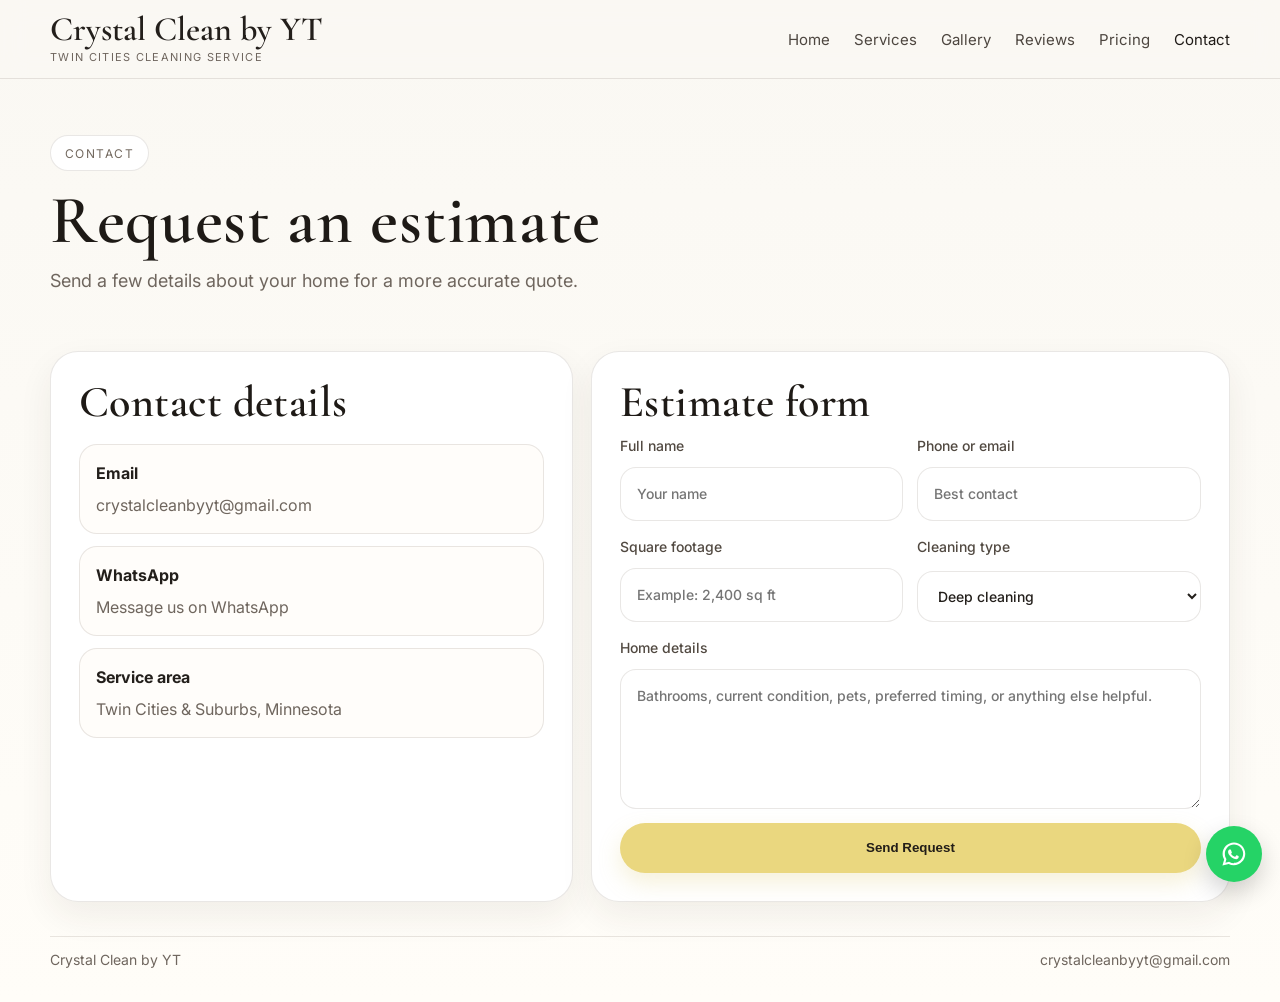
==== contact.html @ a91c95ad "Add files via upload" ====
<!DOCTYPE html>
<html lang="en">
<head>
  <meta charset="UTF-8" />
  <meta name="viewport" content="width=device-width, initial-scale=1.0" />
  <title>Contact | Crystal Clean by YT</title>
  <link rel="preconnect" href="https://fonts.googleapis.com">
  <link rel="preconnect" href="https://fonts.gstatic.com" crossorigin>
  <link href="https://fonts.googleapis.com/css2?family=Cormorant+Garamond:wght@500;600&family=Inter:wght@400;500;600;700&display=swap" rel="stylesheet">
  <link rel="stylesheet" href="style.css" />
  <script type="text/javascript">
    (function(win, doc, sdk_url) {
      if (win.ndp) return;
      var tr = win.ndp = function() {
        tr.handleRequest ? tr.handleRequest.apply(tr, arguments) : tr.queue.push(arguments);
      };
      tr.queue = [];
      var s = 'script';
      var new_script_section = doc.createElement(s);
      new_script_section.async = true;
      new_script_section.src = sdk_url;
      var insert_pos = doc.getElementsByTagName(s)[0];
      insert_pos.parentNode.insertBefore(new_script_section, insert_pos);
    })(window, document, 'https://ads.nextdoor.com/public/pixel/ndp.js');

    ndp('init', 'd04ceec8-6a17-4740-8c49-aefcd1ca0362');
    ndp('track', 'PAGE_VIEW');
  </script>
</head>
<body>
  <header class="site-header">
    <div class="container header-inner">
      <a class="brand" href="index.html">
        <span class="brand-title">Crystal Clean by YT</span>
        <span class="brand-sub">Twin Cities cleaning service</span>
      </a>
      <button class="menu-toggle" aria-label="Open menu" aria-expanded="false">☰</button>
      <nav class="site-nav">
        <a href="index.html">Home</a>
        <a href="services.html">Services</a>
        <a href="gallery.html">Gallery</a>
        <a href="reviews.html">Reviews</a>
        <a href="pricing.html">Pricing</a>
        <a class="active" href="contact.html">Contact</a>
      </nav>
    </div>
  </header>

  <main>
    <section class="page-hero">
      <div class="container">
        <div class="eyebrow">Contact</div>
        <h1>Request an estimate</h1>
        <p class="page-intro">Send a few details about your home for a more accurate quote.</p>
      </div>
    </section>

    <section class="section">
      <div class="container contact-layout">
        <article class="contact-info-card">
          <h2>Contact details</h2>
          <div class="contact-list">
            <div class="contact-item"><strong>Email</strong><div><a href="mailto:crystalcleanbyyt@gmail.com">crystalcleanbyyt@gmail.com</a></div></div>
            <div class="contact-item"><strong>WhatsApp</strong><div><a class="whatsapp-link" href="https://wa.me/message/TAEZUECYVO7JJ1" target="_blank" rel="noopener">Message us on WhatsApp</a></div></div>
            <div class="contact-item"><strong>Service area</strong><div>Twin Cities &amp; Suburbs, Minnesota</div></div>
          </div>
        </article>

        <article class="form-card">
          <h2>Estimate form</h2>
          <form id="estimate-form" action="https://formsubmit.co/crystalcleanbyyt@gmail.com" method="POST" accept-charset="UTF-8">
            <input type="hidden" name="_subject" value="New estimate request from Crystal Clean by YT website">
            <input type="hidden" name="_captcha" value="false">
            <input type="hidden" name="_template" value="table">
            <input type="hidden" name="_next" value="https://crystalcleanbyyt.com/thank-you.html">

            <div class="field-grid">
              <label>Full name
                <input type="text" name="Full name" placeholder="Your name" required>
              </label>

              <label>Phone or email
                <input type="text" name="Phone or email" placeholder="Best contact" required>
              </label>
            </div>

            <div class="field-grid">
              <label>Square footage
                <input type="text" name="Square footage" placeholder="Example: 2,400 sq ft" required>
              </label>

              <label>Cleaning type
                <select name="Desired cleaning type" required>
                  <option value="Deep cleaning">Deep cleaning</option>
                  <option value="Recurring cleaning">Recurring cleaning</option>
                  <option value="Move-in / Move-out cleaning">Move-in / Move-out cleaning</option>
                  <option value="Not sure yet">Not sure yet</option>
                </select>
              </label>
            </div>

            <label>Home details
              <textarea name="Home details" placeholder="Bathrooms, current condition, pets, preferred timing, or anything else helpful."></textarea>
            </label>

            <button class="btn btn-primary" type="submit">Send Request</button>
          </form>
        </article>
      </div>
    </section>
  </main>

  <footer class="site-footer">
    <div class="container footer-inner">
      <span>Crystal Clean by YT</span>
      <span>crystalcleanbyyt@gmail.com</span>
    </div>
  </footer>

  <a href="https://wa.me/message/TAEZUECYVO7JJ1" class="whatsapp-float whatsapp-link" target="_blank" rel="noopener" aria-label="WhatsApp">
    <svg viewBox="0 0 32 32" aria-hidden="true"><path d="M16 .6C7.6.6.8 7.4.8 15.8c0 2.7.7 5.3 2.1 7.5L.6 31.4l8.3-2.2c2.1 1.2 4.5 1.8 6.9 1.8 8.4 0 15.2-6.8 15.2-15.2S24.4.6 16 .6zm0 27.6c-2.2 0-4.3-.6-6.1-1.7l-.4-.2-4.9 1.3 1.3-4.8-.3-.5c-1.2-1.9-1.8-4.1-1.8-6.3C3.8 8.9 9.4 3.3 16 3.3s12.2 5.6 12.2 12.2-5.6 12.2-12.2 12.2zm6.6-9.2c-.4-.2-2.3-1.1-2.7-1.2-.4-.1-.6-.2-.9.2-.2.4-1 1.2-1.2 1.5-.2.2-.5.3-.9.1-.4-.2-1.7-.6-3.2-2-.5-.4-1-1-1.4-1.6-.2-.4 0-.6.1-.8.1-.1.2-.3.4-.4.1-.2.2-.3.3-.5.1-.2.1-.4 0-.6-.1-.2-.9-2.2-1.2-3-.3-.8-.6-.7-.9-.7h-.8c-.2 0-.6.1-.9.4-.3.3-1.2 1.2-1.2 2.9 0 1.7 1.2 3.4 1.4 3.6.2.2 2.4 3.7 5.8 5.2.8.3 1.5.5 2 .7.8.2 1.5.2 2.1.1.6-.1 2.3-.9 2.6-1.8.3-.9.3-1.6.2-1.8-.1-.2-.3-.3-.7-.5z"/></svg>
  </a>

  <script src="script.js"></script>
</body>
</html>
---- style.css ----
:root {
  --bg: #faf8f3;
  --bg-soft: #f3ede2;
  --surface: #ffffff;
  --surface-soft: #fffdf8;
  --text: #231f1b;
  --muted: #6f665e;
  --line: rgba(72, 58, 45, 0.12);
  --accent: #ead77f;
  --accent-deep: #dcc76a;
  --accent-soft: #f7efc8;
  --shadow: 0 14px 34px rgba(50, 39, 28, 0.07);
  --radius-lg: 28px;
  --radius-md: 20px;
  --max: 1180px;
  --whatsapp: #25D366;
}

* { box-sizing: border-box; }
html { scroll-behavior: smooth; }

body {
  margin: 0;
  background: linear-gradient(180deg, var(--bg) 0%, #fffdf8 100%);
  color: var(--text);
  font-family: 'Inter', sans-serif;
}

a { color: inherit; text-decoration: none; }
img { width: 100%; display: block; }

.container {
  width: min(calc(100% - 32px), var(--max));
  margin: 0 auto;
}

.site-header {
  background: rgba(250, 248, 243, 0.92);
  border-bottom: 1px solid var(--line);
  position: sticky;
  top: 0;
  z-index: 50;
  backdrop-filter: blur(12px);
}

.header-inner {
  display: flex;
  align-items: center;
  justify-content: space-between;
  gap: 24px;
  min-height: 78px;
}

.brand {
  display: flex;
  flex-direction: column;
  gap: 3px;
  min-width: 0;
}

.brand-title {
  font-family: 'Cormorant Garamond', serif;
  font-size: 34px;
  line-height: 0.95;
  font-weight: 600;
}

.brand-sub {
  font-size: 11px;
  letter-spacing: 0.12em;
  text-transform: uppercase;
  color: var(--muted);
}

.site-nav {
  display: flex;
  align-items: center;
  gap: 24px;
  font-size: 15px;
}

.site-nav a { color: #4d463f; }
.site-nav a.active, .site-nav a:hover { color: #1f1b17; }

.menu-toggle {
  display: none;
  border: 1px solid var(--line);
  background: #fff;
  border-radius: 14px;
  padding: 10px 12px;
  font-size: 20px;
  cursor: pointer;
}

.hero, .page-hero { padding: 56px 0 20px; }

.hero-grid {
  display: grid;
  grid-template-columns: 1fr 0.95fr;
  gap: 36px;
  align-items: center;
}

.hero-copy h1,
.page-hero h1,
.section h2,
.service-block h2,
.price-card h2,
.contact-info-card h2,
.form-card h2,
.cta-box h2 {
  font-family: 'Cormorant Garamond', serif;
  font-weight: 600;
  letter-spacing: 0.01em;
  margin: 0;
  color: #1e1a16;
}

.hero-copy h1 {
  font-size: clamp(50px, 7vw, 84px);
  line-height: 0.92;
  margin-bottom: 18px;
}

.page-hero h1 {
  font-size: clamp(42px, 6vw, 68px);
  line-height: 0.94;
  margin-bottom: 12px;
}

.page-intro, .hero-text {
  font-size: 18px;
  line-height: 1.8;
  color: var(--muted);
  max-width: 640px;
  margin: 0;
}

.hero-actions {
  display: flex;
  flex-wrap: wrap;
  gap: 14px;
  margin-top: 28px;
}

.hero-photo {
  border-radius: 34px;
  overflow: hidden;
  box-shadow: var(--shadow);
  background: var(--surface);
  border: 1px solid var(--line);
}

.hero-photo img {
  height: 100%;
  object-fit: cover;
  min-height: 520px;
}

.eyebrow {
  display: inline-flex;
  align-items: center;
  min-height: 36px;
  padding: 0 14px;
  border-radius: 999px;
  background: var(--surface);
  border: 1px solid var(--line);
  color: #73695f;
  font-size: 12px;
  letter-spacing: 0.12em;
  text-transform: uppercase;
  margin-bottom: 18px;
}

.section { padding: 34px 0; }
.section-soft { background: var(--bg-soft); }
.section-head { margin-bottom: 22px; }

.row-between {
  display: flex;
  align-items: center;
  justify-content: space-between;
  gap: 16px;
}

.section h2 { font-size: clamp(34px, 4vw, 52px); line-height: 0.98; }

h3 {
  margin: 0 0 8px;
  font-size: 26px;
  letter-spacing: -0.02em;
  font-weight: 700;
}

p { margin: 0; }

.feature-grid, .reviews-grid, .pricing-grid {
  display: grid;
  gap: 18px;
}

.feature-grid { grid-template-columns: repeat(3, minmax(0, 1fr)); }
.reviews-grid { grid-template-columns: repeat(3, minmax(0, 1fr)); }
.reviews-grid.short { grid-template-columns: repeat(3, minmax(0, 1fr)); }
.pricing-grid { grid-template-columns: repeat(3, minmax(0, 1fr)); }

.feature-card,
.review-card,
.price-card,
.service-block,
.contact-info-card,
.form-card,
.quote-box,
.cta-box {
  background: var(--surface);
  border: 1px solid var(--line);
  border-radius: var(--radius-lg);
  box-shadow: var(--shadow);
}

.feature-card,
.review-card,
.price-card,
.service-block,
.contact-info-card,
.form-card {
  padding: 28px;
}

.feature-card p,
.review-card p,
.price-card p,
.service-block p,
.contact-item,
.form-card,
.contact-info-card,
.cta-box p {
  color: var(--muted);
  line-height: 1.75;
}

.text-link {
  font-size: 15px;
  color: #4d463f;
}

.text-link:hover { text-decoration: underline; }

.two-col {
  display: grid;
  grid-template-columns: 1fr 1fr;
  gap: 18px;
  align-items: stretch;
}

.clean-points {
  margin: 0;
  padding-left: 18px;
  line-height: 1.9;
  color: var(--muted);
}

.quote-box {
  padding: 34px;
  display: flex;
  align-items: center;
  background: linear-gradient(180deg, var(--surface) 0%, var(--accent-soft) 100%);
}

.quote-big {
  font-family: 'Cormorant Garamond', serif;
  font-size: clamp(36px, 4vw, 58px);
  line-height: 0.98;
  color: #1f1b17;
}

.gallery-preview {
  display: grid;
  grid-template-columns: repeat(3, minmax(0, 1fr));
  gap: 18px;
}

.mini-gallery-card {
  position: relative;
  overflow: hidden;
  border-radius: 24px;
  border: 1px solid var(--line);
  background: #fff;
  box-shadow: var(--shadow);
}

.mini-gallery-card img {
  aspect-ratio: 4 / 5;
  object-fit: cover;
}

.mini-tag {
  position: absolute;
  left: 12px;
  top: 12px;
  background: rgba(33, 28, 23, 0.66);
  color: #fff;
  border-radius: 999px;
  padding: 6px 10px;
  font-size: 11px;
  text-transform: uppercase;
  letter-spacing: 0.1em;
}

.stars {
  color: #b89f31;
  letter-spacing: 0.18em;
  margin-bottom: 14px;
  font-size: 14px;
}

.cta-section { padding-bottom: 60px; }

.cta-box {
  padding: 30px;
  display: flex;
  align-items: center;
  justify-content: space-between;
  gap: 20px;
  background: linear-gradient(180deg, #fffef9 0%, var(--accent-soft) 100%);
}

.stack-grid { display: grid; gap: 18px; }

.service-block h2,
.price-card h2,
.contact-info-card h2,
.form-card h2,
.cta-box h2 {
  font-size: clamp(30px, 3.5vw, 44px);
  line-height: 1;
  margin-bottom: 10px;
}

.accent-card { background: linear-gradient(180deg, #fffdf5 0%, var(--accent-soft) 100%); }

.contact-layout {
  display: grid;
  grid-template-columns: 0.9fr 1.1fr;
  gap: 18px;
}

.contact-list {
  display: grid;
  gap: 12px;
  margin-top: 20px;
}

.contact-item {
  padding: 14px 16px;
  border: 1px solid var(--line);
  border-radius: 18px;
  background: #fffdfa;
}

.contact-item strong {
  display: block;
  color: var(--text);
  margin-bottom: 4px;
}

form { display: grid; gap: 14px; }

.field-grid {
  display: grid;
  grid-template-columns: repeat(2, minmax(0, 1fr));
  gap: 14px;
}

label {
  display: grid;
  gap: 8px;
  font-size: 14px;
  color: #514941;
  font-weight: 500;
}

input, textarea, select {
  width: 100%;
  padding: 14px 16px;
  border: 1px solid var(--line);
  border-radius: 16px;
  font: inherit;
  background: #fff;
  color: var(--text);
  outline: none;
}

textarea { min-height: 140px; resize: vertical; }

input:focus, textarea:focus, select:focus {
  border-color: rgba(220, 199, 106, 0.85);
  box-shadow: 0 0 0 4px rgba(234, 215, 127, 0.18);
}

.btn {
  display: inline-flex;
  align-items: center;
  justify-content: center;
  min-height: 50px;
  padding: 0 22px;
  border-radius: 999px;
  font-weight: 600;
  transition: 0.2s ease;
  border: 1px solid transparent;
  cursor: pointer;
}

.btn-primary {
  background: var(--accent);
  color: #221d18;
  box-shadow: 0 10px 22px rgba(220, 199, 106, 0.25);
}

.btn-primary:hover {
  background: var(--accent-deep);
  transform: translateY(-1px);
}

.btn-secondary {
  background: #fff;
  border-color: var(--line);
  color: var(--text);
}

.btn-secondary:hover { background: #fcfaf4; }

.site-footer { padding: 0 0 34px; }

.footer-inner {
  border-top: 1px solid var(--line);
  padding-top: 14px;
  display: flex;
  justify-content: space-between;
  gap: 16px;
  color: var(--muted);
  font-size: 14px;
}

.pair-grid {
  display: grid;
  grid-template-columns: repeat(3, minmax(0, 1fr));
  gap: 18px;
}

.pair-card {
  border-radius: 24px;
  border: 1px solid var(--line);
  background: #fff;
  box-shadow: var(--shadow);
  padding: 14px;
  cursor: pointer;
  transition: transform .2s ease, box-shadow .2s ease;
}

.pair-card:hover { transform: translateY(-3px); }

.pair-images, .lightbox-pair {
  display: grid;
  grid-template-columns: repeat(2, minmax(0, 1fr));
  gap: 12px;
}

.pair-images figure, .lightbox-pair figure {
  margin: 0;
  position: relative;
}

.pair-images img, .lightbox-pair img {
  aspect-ratio: 4 / 5;
  object-fit: cover;
  border-radius: 18px;
  border: 1px solid var(--line);
  background: #f2eee7;
}

.pair-images figcaption, .lightbox-pair figcaption {
  position: absolute;
  top: 12px;
  left: 12px;
  padding: 6px 10px;
  border-radius: 999px;
  background: rgba(33, 28, 23, 0.66);
  color: #fff;
  font-size: 11px;
  letter-spacing: .1em;
  text-transform: uppercase;
}

.pair-copy { padding: 14px 4px 4px; }
.pair-copy h3 { font-size: 21px; margin: 0; }

.lightbox {
  position: fixed;
  inset: 0;
  display: none;
  align-items: center;
  justify-content: center;
  padding: 20px;
  background: rgba(18, 15, 12, 0.78);
  z-index: 100;
}

.lightbox.open { display: flex; }

.lightbox-inner {
  width: min(1080px, 100%);
  background: #fff;
  border-radius: 28px;
  padding: 18px;
}

.lightbox-head {
  display: flex;
  justify-content: space-between;
  align-items: center;
  gap: 16px;
  padding-bottom: 16px;
}

.close-btn {
  border: 1px solid var(--line);
  background: #fff;
  border-radius: 999px;
  padding: 10px 14px;
  font: inherit;
  font-weight: 600;
  cursor: pointer;
}

.whatsapp-float {
  position: fixed;
  right: 18px;
  bottom: 18px;
  width: 56px;
  height: 56px;
  border-radius: 50%;
  background: var(--whatsapp);
  display: flex;
  align-items: center;
  justify-content: center;
  box-shadow: 0 10px 24px rgba(0,0,0,0.18);
  z-index: 99;
}

.whatsapp-float svg {
  width: 24px;
  height: 24px;
  fill: #fff;
}

.thank-you-wrap {
  min-height: 100vh;
  display: grid;
  place-items: center;
  padding: 24px;
  background: linear-gradient(180deg, var(--bg) 0%, var(--bg-soft) 100%);
}

.thank-you-card {
  max-width: 640px;
  background: #fff;
  border-radius: 30px;
  border: 1px solid var(--line);
  box-shadow: var(--shadow);
  padding: 38px;
  text-align: center;
}

.thank-you-card h1 {
  font-family: 'Cormorant Garamond', serif;
  font-size: clamp(42px, 6vw, 64px);
  line-height: 0.95;
  margin: 0 0 14px;
}

.thank-you-card p {
  color: var(--muted);
  line-height: 1.8;
  margin-bottom: 22px;
}

@media (max-width: 980px) {
  .hero-grid,
  .feature-grid,
  .reviews-grid,
  .reviews-grid.short,
  .pricing-grid,
  .gallery-preview,
  .pair-grid,
  .contact-layout,
  .two-col {
    grid-template-columns: 1fr;
  }

  .header-inner { flex-wrap: wrap; }

  .site-nav {
    width: 100%;
    display: none;
    flex-direction: column;
    align-items: flex-start;
    gap: 14px;
    padding: 8px 0 18px;
  }

  .site-nav.open { display: flex; }

  .menu-toggle {
    display: inline-flex;
    align-items: center;
    justify-content: center;
  }

  .hero-photo img { min-height: 360px; }

  .cta-box,
  .footer-inner,
  .row-between {
    flex-direction: column;
    align-items: flex-start;
  }
}

@media (max-width: 640px) {
  .field-grid,
  .pair-images,
  .lightbox-pair {
    grid-template-columns: 1fr;
  }

  .brand-title { font-size: 30px; }
  .hero-copy h1 { font-size: 46px; }
  .page-hero h1 { font-size: 42px; }

  .feature-card,
  .review-card,
  .price-card,
  .service-block,
  .contact-info-card,
  .form-card,
  .quote-box,
  .cta-box,
  .thank-you-card {
    padding: 22px;
  }

  .hero,
  .page-hero { padding-top: 34px; }

  .whatsapp-float {
    width: 52px;
    height: 52px;
    right: 14px;
    bottom: 14px;
  }
}
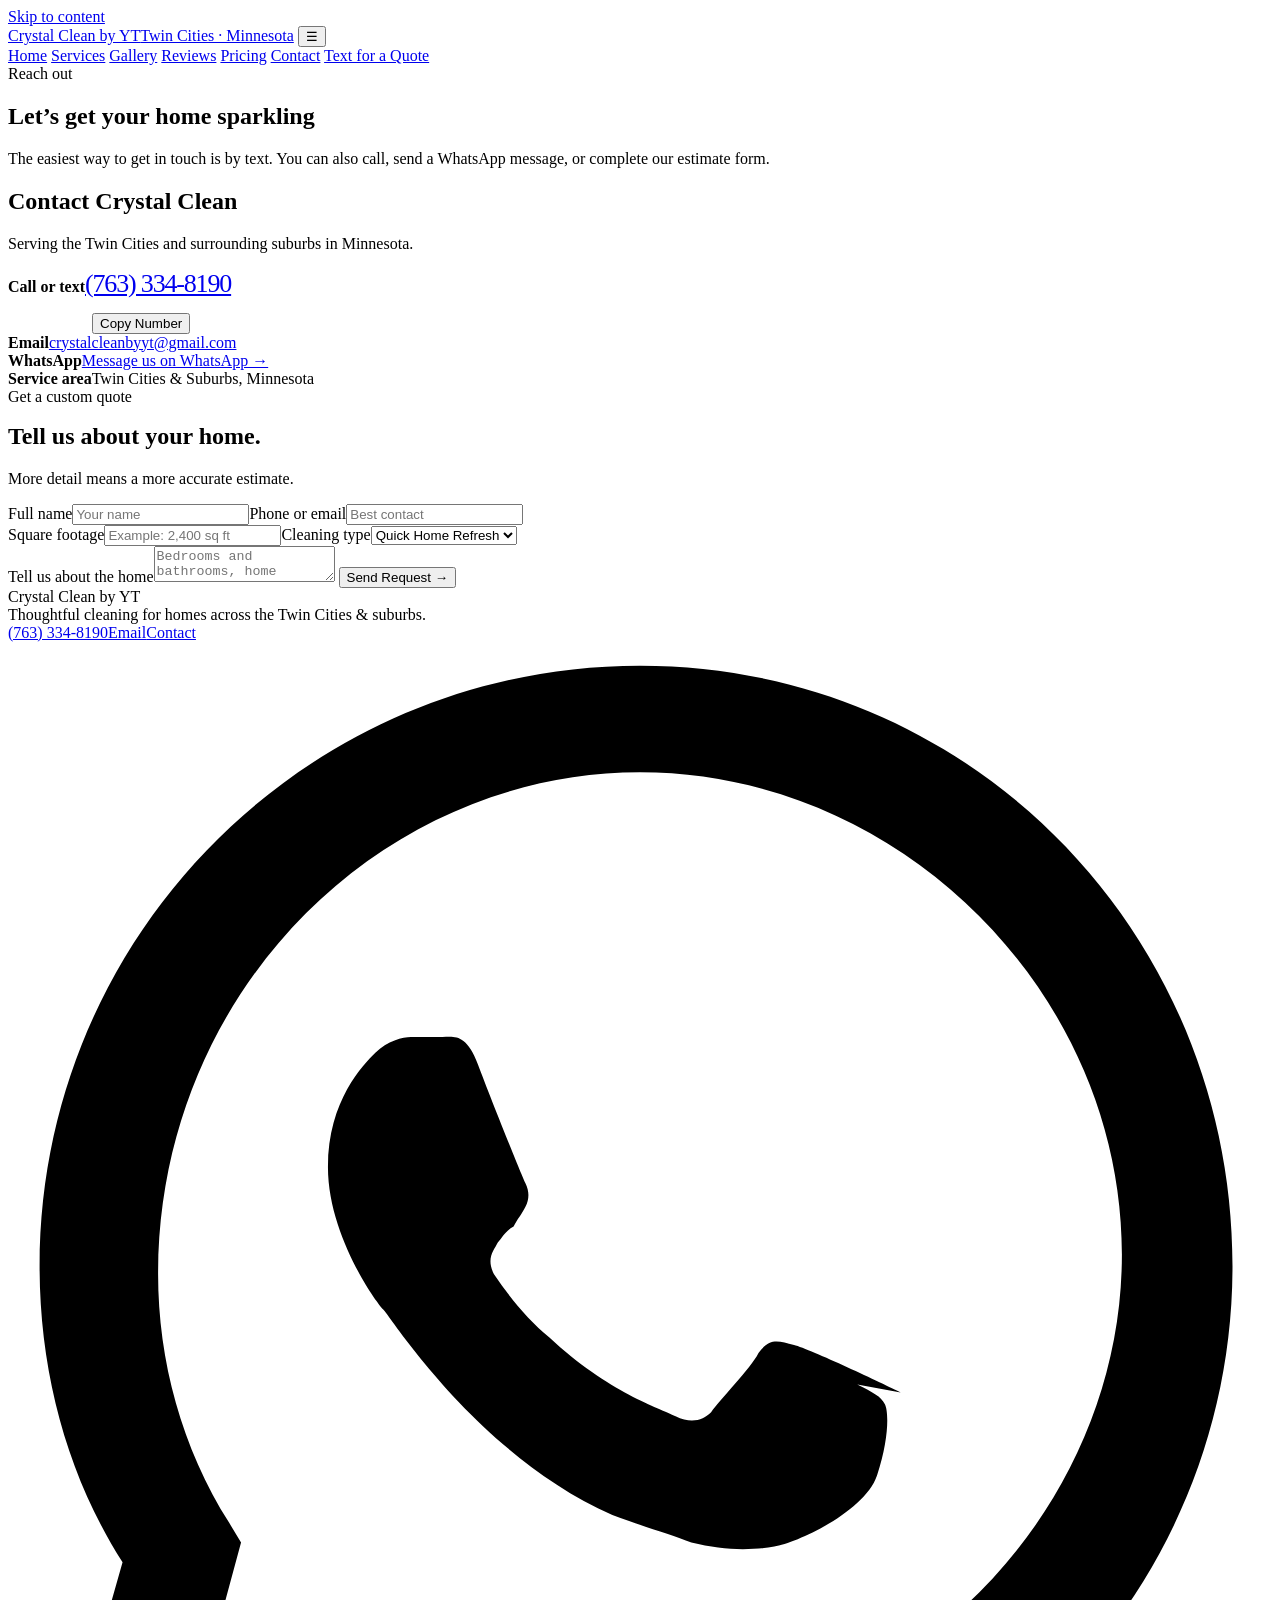
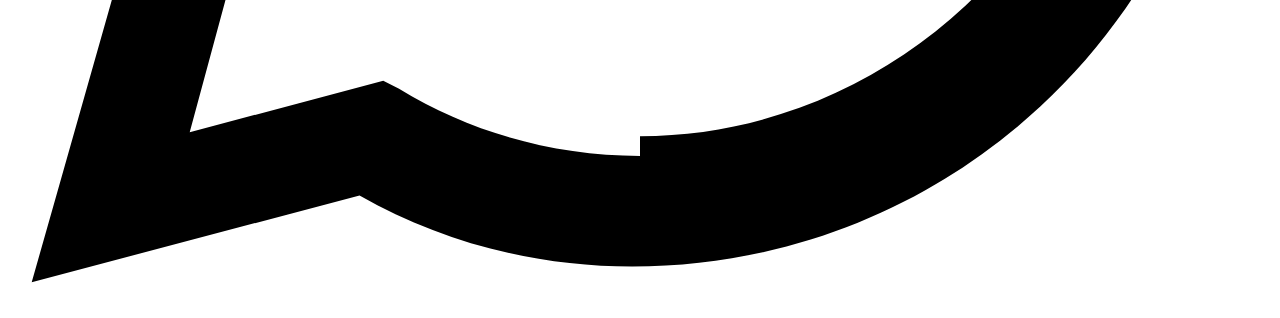
==== commit b8b0ba62: "Build six-page website structure and separate navigation" ====
--- a/contact.html
+++ b/contact.html
@@ -1,126 +1,83 @@
 <!DOCTYPE html>
 <html lang="en">
 <head>
-  <meta charset="UTF-8" />
-  <meta name="viewport" content="width=device-width, initial-scale=1.0" />
+  <meta charset="UTF-8">
+  <meta name="viewport" content="width=device-width, initial-scale=1.0">
+  <meta name="theme-color" content="#ffffff">
+  <meta name="description" content="Call or text Crystal Clean by YT at (763) 334-8190 for a cleaning quote.">
   <title>Contact | Crystal Clean by YT</title>
+  <link rel="canonical" href="https://crystalcleanbyyt.com/contact.html">
   <link rel="preconnect" href="https://fonts.googleapis.com">
   <link rel="preconnect" href="https://fonts.gstatic.com" crossorigin>
-  <link href="https://fonts.googleapis.com/css2?family=Cormorant+Garamond:wght@500;600&family=Inter:wght@400;500;600;700&display=swap" rel="stylesheet">
-  <link rel="stylesheet" href="style.css" />
-  <script type="text/javascript">
-    (function(win, doc, sdk_url) {
-      if (win.ndp) return;
-      var tr = win.ndp = function() {
-        tr.handleRequest ? tr.handleRequest.apply(tr, arguments) : tr.queue.push(arguments);
-      };
-      tr.queue = [];
-      var s = 'script';
-      var new_script_section = doc.createElement(s);
-      new_script_section.async = true;
-      new_script_section.src = sdk_url;
-      var insert_pos = doc.getElementsByTagName(s)[0];
-      insert_pos.parentNode.insertBefore(new_script_section, insert_pos);
-    })(window, document, 'https://ads.nextdoor.com/public/pixel/ndp.js');
-
-    ndp('init', 'd04ceec8-6a17-4740-8c49-aefcd1ca0362');
-    ndp('track', 'PAGE_VIEW');
-  </script>
+  <link href="https://fonts.googleapis.com/css2?family=Inter:wght@400;500;600;700;800&display=swap" rel="stylesheet">
+  <link rel="stylesheet" href="styles.css">
+  <script>
+  (function(win, doc, sdk_url) {
+    if (win.ndp) return;
+    var tr = win.ndp = function() { tr.handleRequest ? tr.handleRequest.apply(tr, arguments) : tr.queue.push(arguments); };
+    tr.queue = [];
+    var new_script_section = doc.createElement('script');
+    new_script_section.async = true;
+    new_script_section.src = sdk_url;
+    var insert_pos = doc.getElementsByTagName('script')[0];
+    insert_pos.parentNode.insertBefore(new_script_section, insert_pos);
+  })(window, document, 'https://ads.nextdoor.com/public/pixel/ndp.js');
+  ndp('init', 'd04ceec8-6a17-4740-8c49-aefcd1ca0362');
+  ndp('track', 'PAGE_VIEW');
+</script>
+  <script type="application/ld+json">{"@context":"https://schema.org","@type":"HouseCleaningService","name":"Crystal Clean by YT","telephone":"+1-763-334-8190","email":"crystalcleanbyyt@gmail.com","url":"https://crystalcleanbyyt.com/","areaServed":"Twin Cities, Minnesota"}</script>
 </head>
 <body>
+  <a href="#main" class="skip-link">Skip to content</a>
   <header class="site-header">
     <div class="container header-inner">
-      <a class="brand" href="index.html">
-        <span class="brand-title">Crystal Clean by YT</span>
-        <span class="brand-sub">Twin Cities cleaning service</span>
-      </a>
-      <button class="menu-toggle" aria-label="Open menu" aria-expanded="false">☰</button>
-      <nav class="site-nav">
+      <a class="brand" href="index.html" aria-label="Crystal Clean by YT home"><span class="brand-title">Crystal Clean by YT</span><span class="brand-caption">Twin Cities · Minnesota</span></a>
+      <button type="button" class="mobile-menu-btn" id="menu-toggle" aria-label="Open menu" aria-expanded="false" aria-controls="site-nav">☰</button>
+      <nav class="nav-links" id="site-nav" aria-label="Main navigation">
         <a href="index.html">Home</a>
-        <a href="services.html">Services</a>
-        <a href="gallery.html">Gallery</a>
-        <a href="reviews.html">Reviews</a>
-        <a href="pricing.html">Pricing</a>
-        <a class="active" href="contact.html">Contact</a>
+<a href="services.html">Services</a>
+<a href="gallery.html">Gallery</a>
+<a href="reviews.html">Reviews</a>
+<a href="pricing.html">Pricing</a>
+<a href="contact.html" aria-current="page">Contact</a>
+        <a class="button button-primary nav-cta" href="sms:+17633348190" data-track-lead>Text for a Quote</a>
       </nav>
     </div>
   </header>
-
-  <main>
-    <section class="page-hero">
-      <div class="container">
-        <div class="eyebrow">Contact</div>
-        <h1>Request an estimate</h1>
-        <p class="page-intro">Send a few details about your home for a more accurate quote.</p>
+  <main id="main">
+    <section class="page-intro"><div class="container"><span class="eyebrow">Reach out</span><h1>Let’s get your home sparkling</h1><p class="lede">The easiest way to get in touch is by text. You can also call, send a WhatsApp message, or complete our estimate form.</p></div></section>
+    <section class="section"><div class="container contact-layout">
+      <div>
+        <div class="section-heading"><h2>Contact Crystal Clean</h2><p>Serving the Twin Cities and surrounding suburbs in Minnesota.</p></div>
+        <div class="contact-stack">
+          <div class="contact-method"><strong>Call or text</strong><a href="tel:+17633348190" style="font-size:26px;letter-spacing:-.045em">(763) 334-8190</a><div style="margin-top:14px;display:flex;gap:9px;flex-wrap:wrap"><a class="button button-primary" href="sms:+17633348190" style="color:white" data-track-lead>Send a Text</a><button class="button button-outline" type="button" data-copy-phone>Copy Number</button></div></div>
+          <div class="contact-method"><strong>Email</strong><a href="mailto:crystalcleanbyyt@gmail.com">crystalcleanbyyt@gmail.com</a></div>
+          <div class="contact-method"><strong>WhatsApp</strong><a href="https://wa.me/message/TAEZUECYVO7JJ1" target="_blank" rel="noopener noreferrer" data-track-lead>Message us on WhatsApp →</a></div>
+          <div class="contact-method"><strong>Service area</strong><span>Twin Cities &amp; Suburbs, Minnesota</span></div>
+        </div>
       </div>
-    </section>
-
-    <section class="section">
-      <div class="container contact-layout">
-        <article class="contact-info-card">
-          <h2>Contact details</h2>
-          <div class="contact-list">
-            <div class="contact-item"><strong>Email</strong><div><a href="mailto:crystalcleanbyyt@gmail.com">crystalcleanbyyt@gmail.com</a></div></div>
-            <div class="contact-item"><strong>WhatsApp</strong><div><a class="whatsapp-link" href="https://wa.me/message/TAEZUECYVO7JJ1" target="_blank" rel="noopener">Message us on WhatsApp</a></div></div>
-            <div class="contact-item"><strong>Service area</strong><div>Twin Cities &amp; Suburbs, Minnesota</div></div>
-          </div>
-        </article>
-
-        <article class="form-card">
-          <h2>Estimate form</h2>
-          <form id="estimate-form" action="https://formsubmit.co/crystalcleanbyyt@gmail.com" method="POST" accept-charset="UTF-8">
-            <input type="hidden" name="_subject" value="New estimate request from Crystal Clean by YT website">
-            <input type="hidden" name="_captcha" value="false">
-            <input type="hidden" name="_template" value="table">
-            <input type="hidden" name="_next" value="https://crystalcleanbyyt.com/thank-you.html">
-
-            <div class="field-grid">
-              <label>Full name
-                <input type="text" name="Full name" placeholder="Your name" required>
-              </label>
-
-              <label>Phone or email
-                <input type="text" name="Phone or email" placeholder="Best contact" required>
-              </label>
-            </div>
-
-            <div class="field-grid">
-              <label>Square footage
-                <input type="text" name="Square footage" placeholder="Example: 2,400 sq ft" required>
-              </label>
-
-              <label>Cleaning type
-                <select name="Desired cleaning type" required>
-                  <option value="Deep cleaning">Deep cleaning</option>
-                  <option value="Recurring cleaning">Recurring cleaning</option>
-                  <option value="Move-in / Move-out cleaning">Move-in / Move-out cleaning</option>
-                  <option value="Not sure yet">Not sure yet</option>
-                </select>
-              </label>
-            </div>
-
-            <label>Home details
-              <textarea name="Home details" placeholder="Bathrooms, current condition, pets, preferred timing, or anything else helpful."></textarea>
-            </label>
-
-            <button class="btn btn-primary" type="submit">Send Request</button>
-          </form>
-        </article>
+      <div class="form-card"><span class="eyebrow">Get a custom quote</span><h2 style="margin-top:17px">Tell us about your home.</h2><p>More detail means a more accurate estimate.</p>
+        <form class="form" id="estimate-form" action="https://formsubmit.co/crystalcleanbyyt@gmail.com" method="POST" accept-charset="UTF-8">
+          <input type="hidden" name="_subject" value="New estimate request from Crystal Clean by YT website">
+          <input type="hidden" name="_captcha" value="false">
+          <input type="hidden" name="_template" value="table">
+          <input type="hidden" name="_next" value="https://crystalcleanbyyt.com/thank-you.html">
+          <div class="form-row"><label>Full name<input type="text" name="Full name" placeholder="Your name" required autocomplete="name"></label><label>Phone or email<input type="text" name="Phone or email" placeholder="Best contact" required></label></div>
+          <div class="form-row"><label>Square footage<input type="text" name="Square footage" placeholder="Example: 2,400 sq ft" required></label><label>Cleaning type<select name="Desired cleaning type" required><option value="Quick Home Refresh">Quick Home Refresh</option><option value="Deep Cleaning">Deep Cleaning</option><option value="Recurring Cleaning">Recurring Cleaning</option><option value="Move-In / Move-Out">Move-In / Move-Out</option><option value="Not sure yet">Not sure yet</option></select></label></div>
+          <label>Tell us about the home<textarea name="Home details" placeholder="Bedrooms and bathrooms, home condition, pets, preferred timing, or anything else useful."></textarea></label>
+          <button class="button button-primary" type="submit">Send Request →</button>
+        </form>
       </div>
-    </section>
+    </div></section>
   </main>
-
   <footer class="site-footer">
     <div class="container footer-inner">
-      <span>Crystal Clean by YT</span>
-      <span>crystalcleanbyyt@gmail.com</span>
+      <div><div class="footer-brand">Crystal Clean by YT</div><div class="footer-detail">Thoughtful cleaning for homes across the Twin Cities &amp; suburbs.</div></div>
+      <div class="footer-links"><a href="tel:+17633348190">(763) 334-8190</a><a href="mailto:crystalcleanbyyt@gmail.com">Email</a><a href="contact.html">Contact</a></div>
     </div>
   </footer>
-
-  <a href="https://wa.me/message/TAEZUECYVO7JJ1" class="whatsapp-float whatsapp-link" target="_blank" rel="noopener" aria-label="WhatsApp">
-    <svg viewBox="0 0 32 32" aria-hidden="true"><path d="M16 .6C7.6.6.8 7.4.8 15.8c0 2.7.7 5.3 2.1 7.5L.6 31.4l8.3-2.2c2.1 1.2 4.5 1.8 6.9 1.8 8.4 0 15.2-6.8 15.2-15.2S24.4.6 16 .6zm0 27.6c-2.2 0-4.3-.6-6.1-1.7l-.4-.2-4.9 1.3 1.3-4.8-.3-.5c-1.2-1.9-1.8-4.1-1.8-6.3C3.8 8.9 9.4 3.3 16 3.3s12.2 5.6 12.2 12.2-5.6 12.2-12.2 12.2zm6.6-9.2c-.4-.2-2.3-1.1-2.7-1.2-.4-.1-.6-.2-.9.2-.2.4-1 1.2-1.2 1.5-.2.2-.5.3-.9.1-.4-.2-1.7-.6-3.2-2-.5-.4-1-1-1.4-1.6-.2-.4 0-.6.1-.8.1-.1.2-.3.4-.4.1-.2.2-.3.3-.5.1-.2.1-.4 0-.6-.1-.2-.9-2.2-1.2-3-.3-.8-.6-.7-.9-.7h-.8c-.2 0-.6.1-.9.4-.3.3-1.2 1.2-1.2 2.9 0 1.7 1.2 3.4 1.4 3.6.2.2 2.4 3.7 5.8 5.2.8.3 1.5.5 2 .7.8.2 1.5.2 2.1.1.6-.1 2.3-.9 2.6-1.8.3-.9.3-1.6.2-1.8-.1-.2-.3-.3-.7-.5z"/></svg>
-  </a>
-
-  <script src="script.js"></script>
+  <a class="whatsapp-float" href="https://wa.me/message/TAEZUECYVO7JJ1" target="_blank" rel="noopener noreferrer" aria-label="Message us on WhatsApp" data-track-lead><svg viewBox="0 0 32 32" aria-hidden="true"><path d="M16 .6C7.6.6.8 7.4.8 15.8c0 2.7.7 5.3 2.1 7.5L.6 31.4l8.3-2.2c2.1 1.2 4.5 1.8 6.9 1.8 8.4 0 15.2-6.8 15.2-15.2S24.4.6 16 .6zm0 27.6c-2.2 0-4.3-.6-6.1-1.7l-.4-.2-4.9 1.3 1.3-4.8-.3-.5c-1.2-1.9-1.8-4.1-1.8-6.3C3.8 8.9 9.4 3.3 16 3.3s12.2 5.6 12.2 12.2-5.6 12.2-12.2 12.2zm6.6-9.2c-.4-.2-2.3-1.1-2.7-1.2-.4-.1-.6-.2-.9.2-.2.4-1 1.2-1.2 1.5-.2.2-.5.3-.9.1-.4-.2-1.7-.6-3.2-2-.5-.4-1-1-1.4-1.6-.2-.4 0-.6.1-.8.1-.1.2-.3.4-.4.1-.2.2-.3.3-.5.1-.2.1-.4 0-.6-.1-.2-.9-2.2-1.2-3-.3-.8-.6-.7-.9-.7h-.8c-.2 0-.6.1-.9.4-.3.3-1.2 1.2-1.2 2.9 0 1.7 1.2 3.4 1.4 3.6.2.2 2.4 3.7 5.8 5.2.8.3 1.5.5 2 .7.8.2 1.5.2 2.1.1.6-.1 2.3-.9 2.6-1.8.3-.9.3-1.6.2-1.8-.1-.2-.3-.3-.7-.5z"/></svg></a>
+  <script defer src="site.js"></script>
+  
 </body>
 </html>
